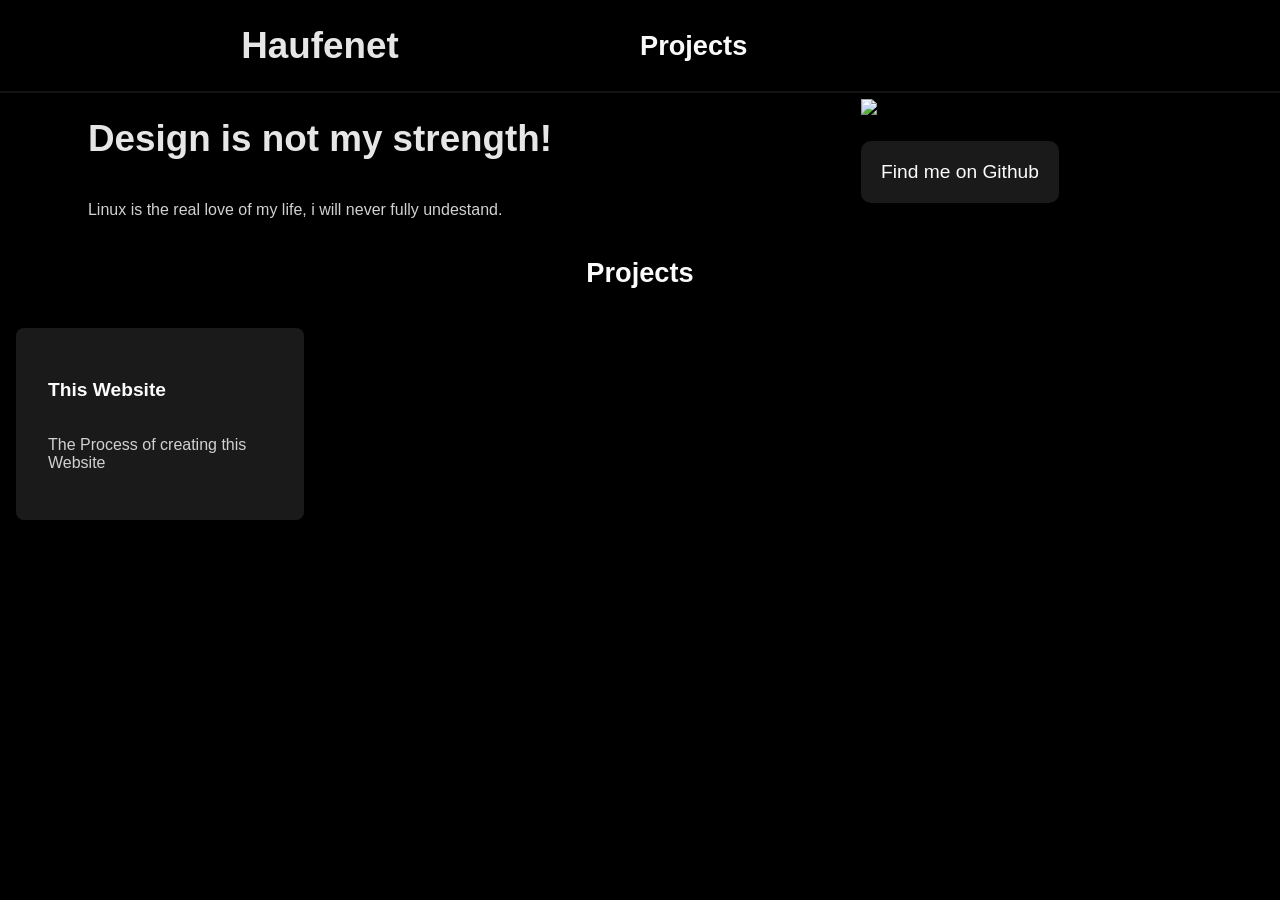
==== index.html @ 51cc8b6f "Version 1.1.1 This is Version 1.1.1. Which does not mean it is one. As i already mentioned there was" ====
<!DOCTYPE html>
<html lang="en">
<head>
    <meta charset="UTF-8">
    <meta name="viewport" content="width=device-width, initial-scale=1.0">
    <title>Haufenet Website</title>
    <link rel="stylesheet" href="index.css">
</head>
<body>

    <header>
        <h1 class="header-sub">Haufenet </h1>
        <div>
            <h2 onclick="window.location = '/projects'">Projects</h2>
        </div>
        
    </header>
    <div class="hero">
        <div class="hero-left">
            <h1>Design is not my strength!</h1>
            <p>Linux is the real love of my life, i will never fully undestand.</p>
        </div>
        <div class="hero-right">
            <img  src="https://avatars.githubusercontent.com/lennobay">
            <h4 onclick="window.location= 'https://github.com/lennobay'" class="hero-right-button">Find me on Github</h4>
        </div>
    </div>
    <div class="projects">
        <h2  class="project-title-up">Projects</h2>
        <div  class="projects-sub-up" id="projects-sub-up">

        </div>
    </div>
    <script src="index.js"></script>
</body>
</html>
---- index.css ----
body {
  margin: 0;
  left: 0;
  background-color: hsl(0 0 0%);
  font-family: sans-serif;
}

h1 {
  color: hsl(0 0% 90%);
  font-size: 2.3rem;
}
h2 {
  color: hsl(0 2% 98%);
  font-size: 1.7rem;
}
h3 {
  color: hsl(0 0% 99%);
  font-size: 1.2rem;
}
h4 {
  color: hsl(0 0% 99%);
  font-size: 1.2rem;
  font-weight: 400;
}
p {
  font-size: 1rem;
  color: hsl(0 0% 82%);
}
.hero {
}
header {
  display: grid;
  grid-template-columns: 1fr 1fr;
  border-bottom: solid hsl(0 0% 7%) 2px;
  align-items: center;
}
.header-sub {
  display: grid;
  align-items: center;
  justify-content: center;
}

.projects-sub-up {
  display: grid;
  grid-template-columns: 1fr 1fr 1fr 1fr;
  justify-content: center;
  align-items: center;
}
.project-title-up {
  display: flex;
  align-items: center;
  text-align: center;
  justify-content: center;
}
.project-sub {
  display: grid;
  justify-content: center;
  padding: 2rem;
  background-color: hsl(0 0% 10%);
  border-radius: 0.5rem;
  margin-left: 1rem;
  margin-right: 1rem;
  margin-bottom: 1rem;
  margin-top: 1rem;
}
.project-sub:hover {
  scale: 101%;
}
.hero{
    display: grid;
    grid-template-columns: 1fr 1fr;
     align-items: center;
}
.hero-left{
    display: grid;
   
    justify-content: center;
}
.hero-right{
    display: grid;
    justify-content: center;
    
}
.hero-right-button{
    display: grid;
    align-items: center;
    justify-content: center;
    padding: 20px;
    background-color: hsl(0 0% 10%);
    border-radius: 10px;
}
@media (max-width: 900px) {
    .hero{
        display: flex;
        flex-direction: column;
        flex-wrap: wrap;
        padding: 1rem;
    }
    .hero-right img{
        display: none;
    }
  .projects-sub-up {
    grid-template-columns: 1fr;
  }
}
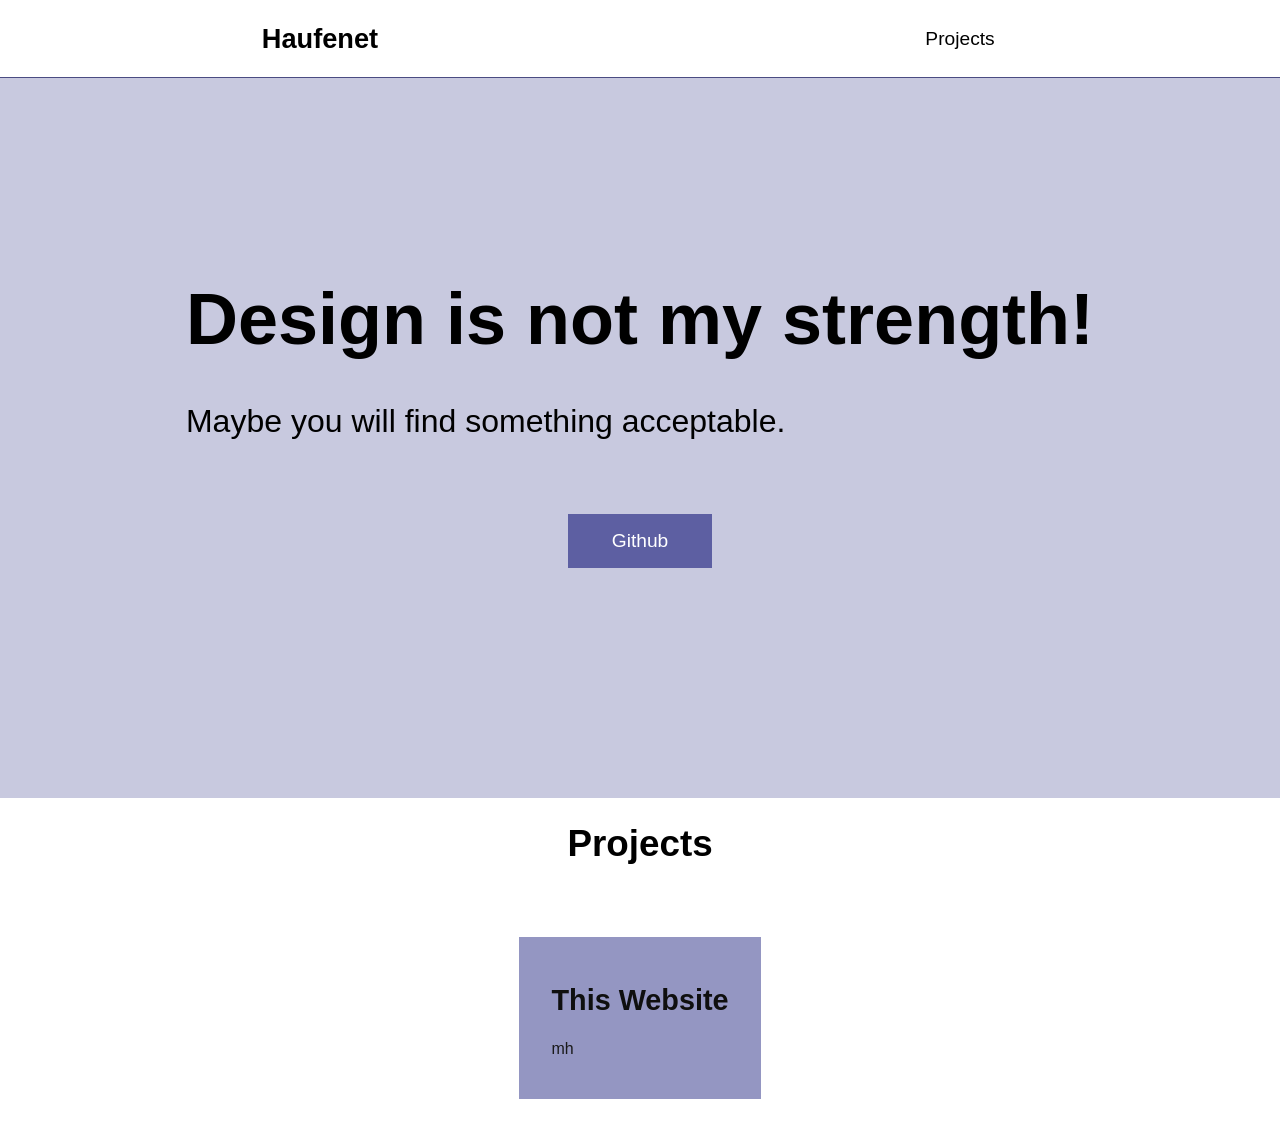
==== commit f74a26fe: "added new design + made some changes in the way data is being processed" ====
--- a/index.html
+++ b/index.html
@@ -1,36 +1,39 @@
 <!DOCTYPE html>
 <html lang="en">
+
 <head>
     <meta charset="UTF-8">
     <meta name="viewport" content="width=device-width, initial-scale=1.0">
     <title>Haufenet Website</title>
     <link rel="stylesheet" href="index.css">
 </head>
+
 <body>
 
     <header>
-        <h1 class="header-sub">Haufenet </h1>
-        <div>
-            <h2 onclick="window.location = '/projects'">Projects</h2>
-        </div>
         
+
+
     </header>
     <div class="hero">
         <div class="hero-left">
-            <h1>Design is not my strength!</h1>
-            <p>Linux is the real love of my life, i will never fully undestand.</p>
-        </div>
-        <div class="hero-right">
-            <img  src="https://avatars.githubusercontent.com/lennobay">
-            <h4 onclick="window.location= 'https://github.com/lennobay'" class="hero-right-button">Find me on Github</h4>
+            <h1 id="hero-left-title"></h1>
+            <p  id="hero-left-text">Maybe you will find something acceptable.</p>
+                <div  class="hero-left-link">
+                    <h4 class="hero-left-link">Github</h4>
+                </div>
+            
         </div>
     </div>
     <div class="projects">
-        <h2  class="project-title-up">Projects</h2>
-        <div  class="projects-sub-up" id="projects-sub-up">
+        <h1 class="project-title-up"></h1>
+        <div class="projects-sub-up" id="projects-sub-up">
 
         </div>
     </div>
+    <script src="manditory.js"></script>
     <script src="index.js"></script>
+    
 </body>
+
 </html>
--- a/index.css
+++ b/index.css
@@ -1,40 +1,92 @@
 body {
   margin: 0;
   left: 0;
-  background-color: hsl(0 0 0%);
-  font-family: sans-serif;
+  background-color: hsl(0% 0% 90%);
+  font-family: "Public Sans", sans-serif;
 }
 
+.public-sans-200 {
+  font-family: "Public Sans", sans-serif;
+  font-optical-sizing: auto;
+  font-weight: 200;
+  font-style: normal;
+}
+
+
+
+.information{
+  display: flex;
+  flex-direction: column;
+  padding: 2rem;
+  width: 1000px;
+}
+.information-up{
+  display: grid;
+  align-items: center;
+  justify-content: center;
+
+}
+
+.top-view p{
+  color: hsl(0 0% 40%);
+}
+.top-view p:hover{
+   color: hsl(238, 27%, 40%);
+  
+  text-decoration: underline  hsl(238, 27%, 40%);
+}
+
+
+@media (max-width: 600px) {
+  .information{
+  padding: 1rem;
+  max-width: 350px;
+}
+  
+
+}
+.text-view{
+    text-align: justify;
+}
 h1 {
-  color: hsl(0 0% 90%);
   font-size: 2.3rem;
 }
 h2 {
-  color: hsl(0 2% 98%);
   font-size: 1.7rem;
 }
 h3 {
-  color: hsl(0 0% 99%);
   font-size: 1.2rem;
 }
 h4 {
-  color: hsl(0 0% 99%);
   font-size: 1.2rem;
   font-weight: 400;
 }
 p {
   font-size: 1rem;
-  color: hsl(0 0% 82%);
-}
-.hero {
 }
 header {
   display: grid;
   grid-template-columns: 1fr 1fr;
-  border-bottom: solid hsl(0 0% 7%) 2px;
   align-items: center;
+  border-bottom: solid 1px hsl(238, 27%, 40%);
+}
+header h4{
+  display: flex;
+  align-items: center;
+  justify-content: center;
+  
+}
+header h2:hover{
+  color: hsl(238, 27%, 40%);
+  
+}
+header h4:hover{
+  color: hsl(238, 27%, 40%);
+  
+  text-decoration: underline  hsl(238, 27%, 40%);
 }
 .header-sub {
+  
   display: grid;
   align-items: center;
   justify-content: center;
@@ -42,7 +94,7 @@
 
 .projects-sub-up {
   display: grid;
-  grid-template-columns: 1fr 1fr 1fr 1fr;
+  grid-template-columns: auto auto auto auto;
   justify-content: center;
   align-items: center;
 }
@@ -55,23 +107,50 @@
 .project-sub {
   display: grid;
   justify-content: center;
+  background-color: hsl(238, 27%, 67%);
+  margin: 3rem;
   padding: 2rem;
-  background-color: hsl(0 0% 10%);
-  border-radius: 0.5rem;
-  margin-left: 1rem;
-  margin-right: 1rem;
-  margin-bottom: 1rem;
-  margin-top: 1rem;
+}
+.project-sub h3{
+  font-size: 1.8rem;
+  line-height: 0.25rem;
+  color: hsl(0 0% 6%);
+}
+.project-sub p{
+  line-height: 0.25rem;
+  color: hsl(0 0% 10%);
 }
 .project-sub:hover {
   scale: 101%;
 }
 .hero{
     display: grid;
-    grid-template-columns: 1fr 1fr;
+    grid-template-columns: 1fr r;
      align-items: center;
+     height: 80vh;
+     background-color: hsl(238, 27%, 83%);
 }
-.hero-left{
+.hero-left h1{
+  font-size: 4.5rem;
+  line-height: 0.5rem;
+}
+.hero-left-link{
+  padding: 1rem;
+  display: flex;
+  align-items: center;
+  justify-content: center;
+
+}
+.hero-left-link h4{
+    background-color: hsl(238, 27%, 50%);
+  color: hsl(238, 27%, 100%);
+  width: 7rem;
+
+}
+.hero-left p{
+  font-size: 2rem;
+}
+.hero-left {
     display: grid;
    
     justify-content: center;
@@ -95,10 +174,14 @@
         flex-direction: column;
         flex-wrap: wrap;
         padding: 1rem;
+        text-wrap: wrap;
     }
     .hero-right img{
         display: none;
     }
+    .hero-left h1{
+    line-height: normal;
+  }
   .projects-sub-up {
     grid-template-columns: 1fr;
   }
